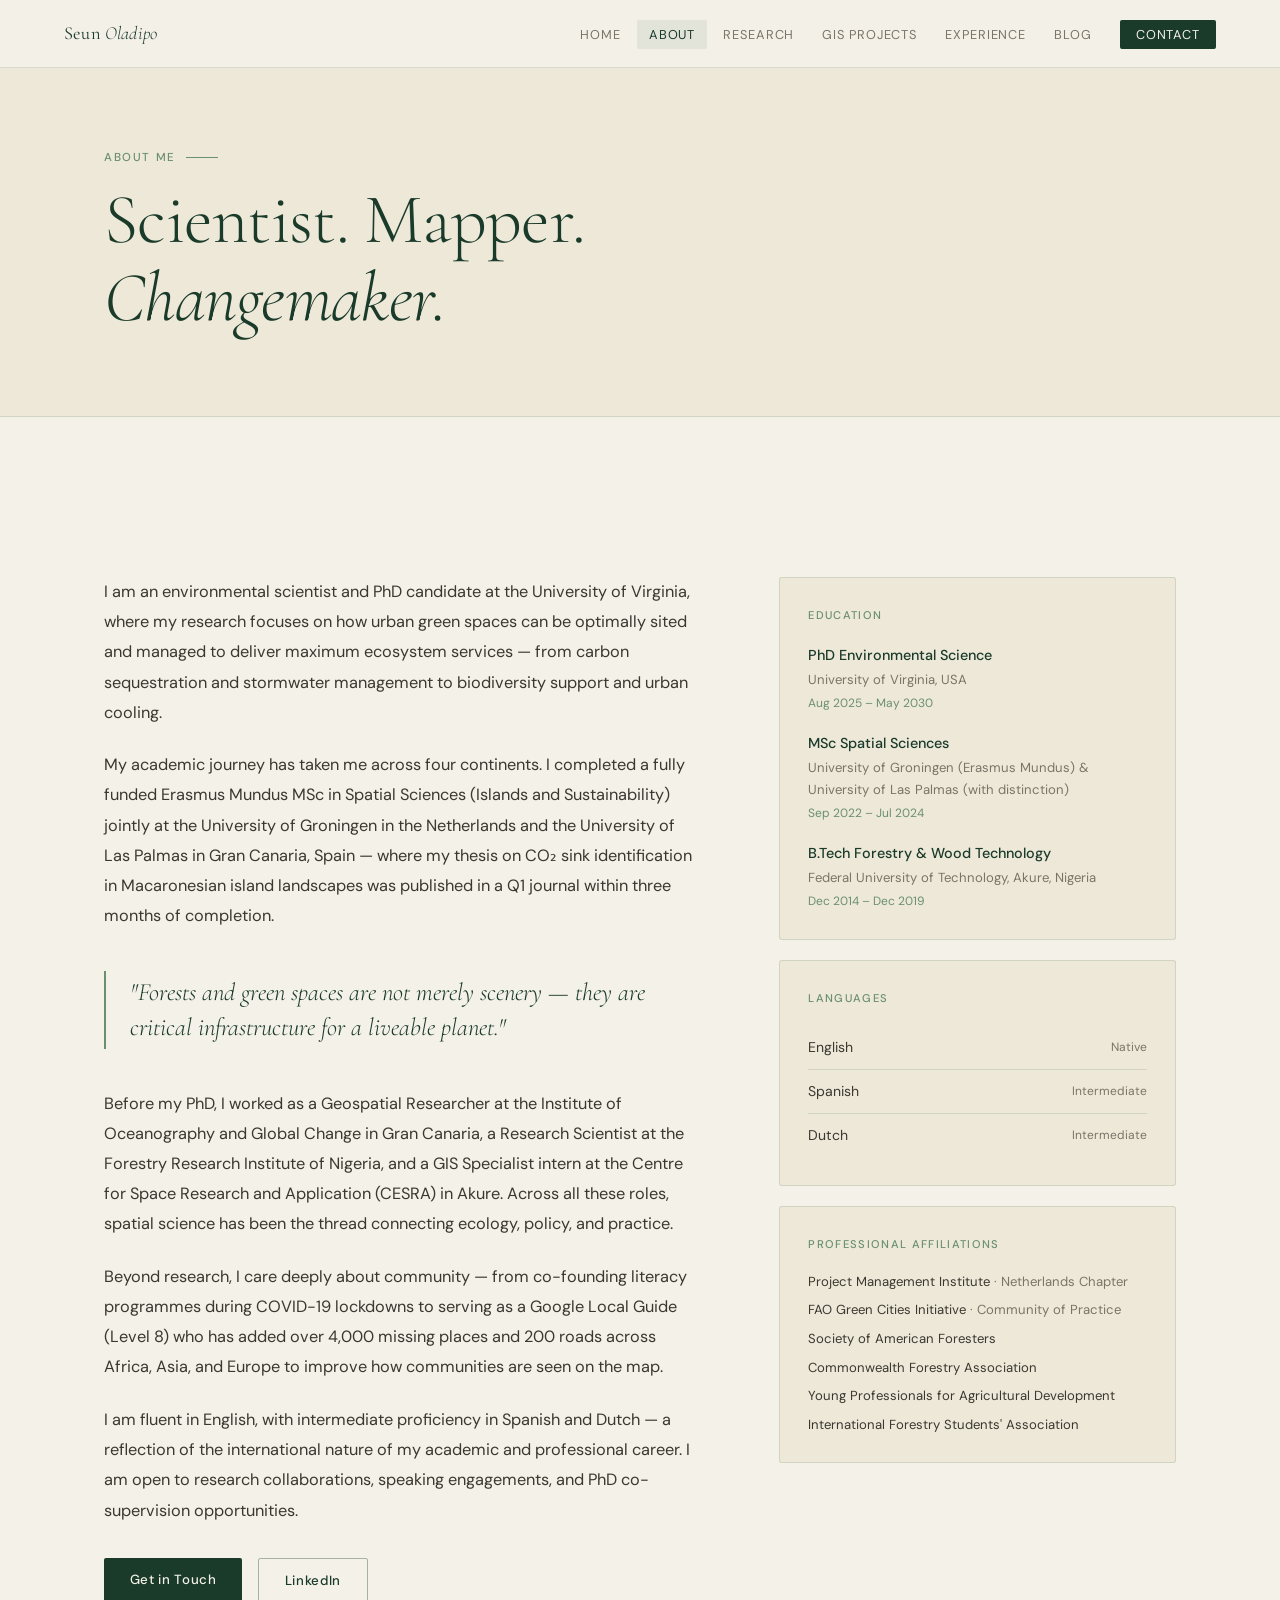
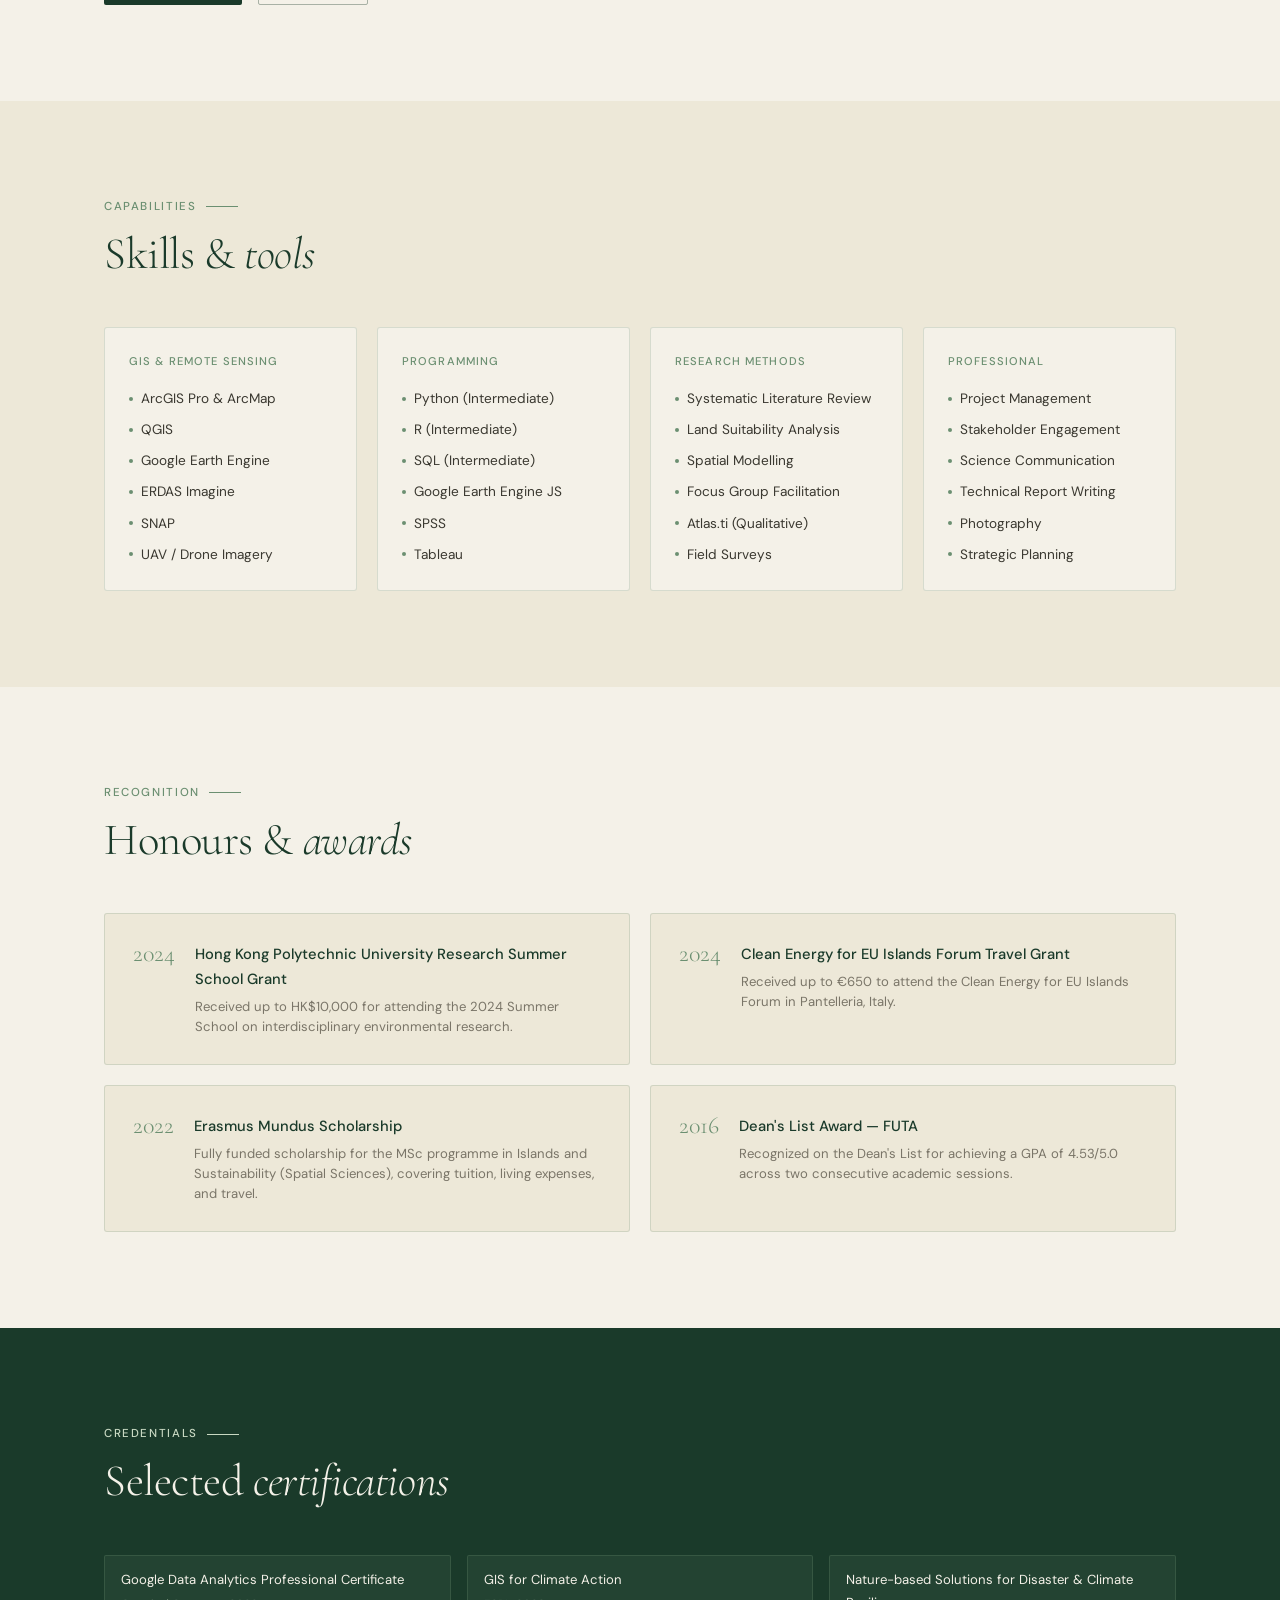
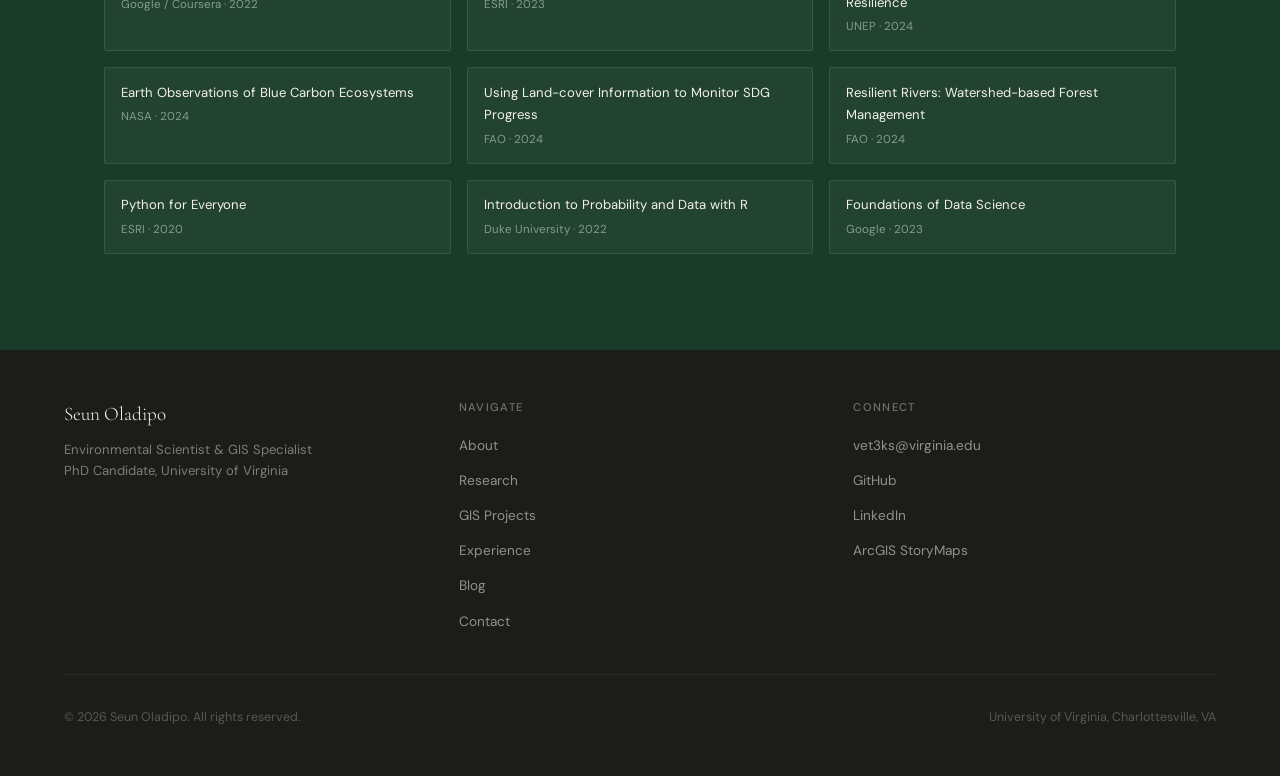
==== about.html @ e9275648 "Add files via upload" ====
<!DOCTYPE html>
<html lang="en">
<head>
  <meta charset="UTF-8"/>
  <meta name="viewport" content="width=device-width, initial-scale=1.0"/>
  <title>About — Seun Oladipo</title>
  <link rel="stylesheet" href="style.css"/>
  <style>
    .about-body { background: var(--cream); }

    .about-grid {
      display: grid;
      grid-template-columns: 3fr 2fr;
      gap: 5rem;
      align-items: start;
      margin-top: 4rem;
    }

    .about-text p {
      font-size: 1.02rem;
      line-height: 1.85;
      color: var(--text);
      margin-bottom: 1.4rem;
    }

    .pull-quote {
      font-family: var(--serif);
      font-size: 1.55rem;
      font-weight: 300;
      font-style: italic;
      color: var(--forest);
      line-height: 1.4;
      border-left: 2px solid var(--sage);
      padding: 0.25rem 0 0.25rem 1.5rem;
      margin: 2.5rem 0;
    }

    /* sidebar */
    .sidebar { display: flex; flex-direction: column; gap: 1.25rem; }

    .sidebar-card {
      background: var(--parchment);
      border: 1px solid var(--border);
      border-radius: 3px;
      padding: 1.75rem;
    }

    .sidebar-card-title {
      font-size: 0.7rem;
      font-weight: 500;
      letter-spacing: 0.12em;
      text-transform: uppercase;
      color: var(--sage);
      margin-bottom: 1.1rem;
    }

    .edu-item { margin-bottom: 1.1rem; }
    .edu-item:last-child { margin-bottom: 0; }
    .edu-degree { font-size: 0.9rem; font-weight: 500; color: var(--forest); }
    .edu-school { font-size: 0.82rem; color: var(--muted); margin-top: 0.1rem; }
    .edu-year { font-size: 0.75rem; color: var(--sage); margin-top: 0.1rem; }

    .lang-item {
      display: flex; justify-content: space-between; align-items: center;
      padding: 0.6rem 0; border-bottom: 1px solid var(--border);
      font-size: 0.88rem;
    }
    .lang-item:last-child { border-bottom: none; }
    .lang-name { color: var(--text); }
    .lang-level { font-size: 0.75rem; color: var(--muted); }

    .affil-list { list-style: none; display: flex; flex-direction: column; gap: 0.6rem; }
    .affil-list li { font-size: 0.82rem; color: var(--text); line-height: 1.45; }
    .affil-list li span { color: var(--muted); }

    /* skills section */
    .skills-section { background: var(--parchment); padding: 6rem 0; }
    .skills-grid { display: grid; grid-template-columns: repeat(4, 1fr); gap: 1.25rem; margin-top: 3rem; }

    .skill-group {
      background: var(--cream);
      border: 1px solid var(--border);
      border-radius: 3px;
      padding: 1.5rem;
    }

    .skill-group-title {
      font-size: 0.7rem; font-weight: 500; letter-spacing: 0.1em;
      text-transform: uppercase; color: var(--sage); margin-bottom: 1rem;
    }

    .skill-list { list-style: none; display: flex; flex-direction: column; gap: 0.5rem; }
    .skill-list li { font-size: 0.85rem; color: var(--text); display: flex; align-items: center; gap: 0.5rem; }
    .skill-list li::before { content: ''; width: 4px; height: 4px; border-radius: 50%; background: var(--sage); flex-shrink: 0; }

    /* awards */
    .awards-section { background: var(--cream); padding: 6rem 0; }
    .awards-grid { display: grid; grid-template-columns: repeat(2, 1fr); gap: 1.25rem; margin-top: 3rem; }

    .award-card {
      background: var(--parchment);
      border: 1px solid var(--border);
      border-radius: 3px;
      padding: 1.75rem;
      display: grid;
      grid-template-columns: auto 1fr;
      gap: 1.25rem;
      align-items: start;
    }

    .award-year {
      font-family: var(--serif);
      font-size: 1.5rem;
      font-weight: 300;
      color: var(--sage);
      line-height: 1;
    }

    .award-title { font-size: 0.92rem; font-weight: 500; color: var(--forest); margin-bottom: 0.3rem; }
    .award-desc { font-size: 0.82rem; color: var(--muted); line-height: 1.5; }

    /* certs */
    .certs-section { background: var(--forest); padding: 6rem 0; }
    .certs-section .section-eyebrow { color: var(--mist); }
    .certs-section .section-eyebrow::after { background: var(--mist); }
    .certs-section h2 { color: var(--cream); }
    .cert-grid { display: grid; grid-template-columns: repeat(3, 1fr); gap: 1rem; margin-top: 3rem; }

    .cert-pill {
      background: rgba(107,143,113,0.12);
      border: 1px solid rgba(107,143,113,0.25);
      border-radius: 2px;
      padding: 0.85rem 1rem;
    }
    .cert-name { font-size: 0.82rem; color: var(--cream); font-weight: 400; }
    .cert-org { font-size: 0.72rem; color: rgba(200,216,194,0.6); margin-top: 0.2rem; }

    @media (max-width: 900px) {
      .about-grid { grid-template-columns: 1fr; gap: 2.5rem; }
      .skills-grid { grid-template-columns: 1fr 1fr; }
      .awards-grid { grid-template-columns: 1fr; }
      .cert-grid { grid-template-columns: 1fr 1fr; }
    }
  </style>
</head>
<body class="about-body">

<!-- PAGE HEADER -->
<div class="page-hero">
  <div class="page-hero-inner">
    <div class="section-eyebrow fade">About me</div>
    <h1 class="fade delay-1">Scientist. Mapper.<br><em>Changemaker.</em></h1>
  </div>
</div>

<!-- MAIN ABOUT -->
<section>
  <div class="page-wrap">
    <div class="about-grid">
      <div class="about-text fade">
        <p>
          I am an environmental scientist and PhD candidate at the University of Virginia,
          where my research focuses on how urban green spaces can be optimally sited and
          managed to deliver maximum ecosystem services — from carbon sequestration and
          stormwater management to biodiversity support and urban cooling.
        </p>
        <p>
          My academic journey has taken me across four continents. I completed a fully
          funded Erasmus Mundus MSc in Spatial Sciences (Islands and Sustainability)
          jointly at the University of Groningen in the Netherlands and the University
          of Las Palmas in Gran Canaria, Spain — where my thesis on CO₂ sink
          identification in Macaronesian island landscapes was published in a Q1
          journal within three months of completion.
        </p>
        <blockquote class="pull-quote">
          "Forests and green spaces are not merely scenery — they are critical
          infrastructure for a liveable planet."
        </blockquote>
        <p>
          Before my PhD, I worked as a Geospatial Researcher at the Institute of
          Oceanography and Global Change in Gran Canaria, a Research Scientist at
          the Forestry Research Institute of Nigeria, and a GIS Specialist intern
          at the Centre for Space Research and Application (CESRA) in Akure.
          Across all these roles, spatial science has been the thread connecting
          ecology, policy, and practice.
        </p>
        <p>
          Beyond research, I care deeply about community — from co-founding literacy
          programmes during COVID-19 lockdowns to serving as a Google Local Guide
          (Level 8) who has added over 4,000 missing places and 200 roads across
          Africa, Asia, and Europe to improve how communities are seen on the map.
        </p>
        <p>
          I am fluent in English, with intermediate proficiency in Spanish and Dutch —
          a reflection of the international nature of my academic and professional
          career. I am open to research collaborations, speaking engagements, and
          PhD co-supervision opportunities.
        </p>
        <div style="margin-top: 2rem; display: flex; gap: 1rem; flex-wrap: wrap;">
          <a href="contact.html" class="btn btn-dark">Get in Touch</a>
          <a href="https://www.linkedin.com/in/seun-oladipo" target="_blank" class="btn btn-outline">LinkedIn</a>
        </div>
      </div>

      <div class="sidebar fade delay-1">
        <div class="sidebar-card">
          <div class="sidebar-card-title">Education</div>
          <div class="edu-item">
            <div class="edu-degree">PhD Environmental Science</div>
            <div class="edu-school">University of Virginia, USA</div>
            <div class="edu-year">Aug 2025 – May 2030</div>
          </div>
          <div class="edu-item">
            <div class="edu-degree">MSc Spatial Sciences</div>
            <div class="edu-school">University of Groningen (Erasmus Mundus) &amp; University of Las Palmas (with distinction)</div>
            <div class="edu-year">Sep 2022 – Jul 2024</div>
          </div>
          <div class="edu-item">
            <div class="edu-degree">B.Tech Forestry &amp; Wood Technology</div>
            <div class="edu-school">Federal University of Technology, Akure, Nigeria</div>
            <div class="edu-year">Dec 2014 – Dec 2019</div>
          </div>
        </div>

        <div class="sidebar-card">
          <div class="sidebar-card-title">Languages</div>
          <div class="lang-item">
            <span class="lang-name">English</span>
            <span class="lang-level">Native</span>
          </div>
          <div class="lang-item">
            <span class="lang-name">Spanish</span>
            <span class="lang-level">Intermediate</span>
          </div>
          <div class="lang-item">
            <span class="lang-name">Dutch</span>
            <span class="lang-level">Intermediate</span>
          </div>
        </div>

        <div class="sidebar-card">
          <div class="sidebar-card-title">Professional Affiliations</div>
          <ul class="affil-list">
            <li>Project Management Institute <span>· Netherlands Chapter</span></li>
            <li>FAO Green Cities Initiative <span>· Community of Practice</span></li>
            <li>Society of American Foresters</li>
            <li>Commonwealth Forestry Association</li>
            <li>Young Professionals for Agricultural Development</li>
            <li>International Forestry Students' Association</li>
          </ul>
        </div>
      </div>
    </div>
  </div>
</section>

<!-- SKILLS -->
<section class="skills-section">
  <div class="page-wrap">
    <div class="section-eyebrow fade">Capabilities</div>
    <h2 class="fade">Skills &amp; <em>tools</em></h2>
    <div class="skills-grid">
      <div class="skill-group fade">
        <div class="skill-group-title">GIS &amp; Remote Sensing</div>
        <ul class="skill-list">
          <li>ArcGIS Pro &amp; ArcMap</li>
          <li>QGIS</li>
          <li>Google Earth Engine</li>
          <li>ERDAS Imagine</li>
          <li>SNAP</li>
          <li>UAV / Drone Imagery</li>
        </ul>
      </div>
      <div class="skill-group fade delay-1">
        <div class="skill-group-title">Programming</div>
        <ul class="skill-list">
          <li>Python (Intermediate)</li>
          <li>R (Intermediate)</li>
          <li>SQL (Intermediate)</li>
          <li>Google Earth Engine JS</li>
          <li>SPSS</li>
          <li>Tableau</li>
        </ul>
      </div>
      <div class="skill-group fade delay-2">
        <div class="skill-group-title">Research Methods</div>
        <ul class="skill-list">
          <li>Systematic Literature Review</li>
          <li>Land Suitability Analysis</li>
          <li>Spatial Modelling</li>
          <li>Focus Group Facilitation</li>
          <li>Atlas.ti (Qualitative)</li>
          <li>Field Surveys</li>
        </ul>
      </div>
      <div class="skill-group fade delay-3">
        <div class="skill-group-title">Professional</div>
        <ul class="skill-list">
          <li>Project Management</li>
          <li>Stakeholder Engagement</li>
          <li>Science Communication</li>
          <li>Technical Report Writing</li>
          <li>Photography</li>
          <li>Strategic Planning</li>
        </ul>
      </div>
    </div>
  </div>
</section>

<!-- AWARDS -->
<section class="awards-section">
  <div class="page-wrap">
    <div class="section-eyebrow fade">Recognition</div>
    <h2 class="fade">Honours &amp; <em>awards</em></h2>
    <div class="awards-grid">
      <div class="award-card fade">
        <div class="award-year">2024</div>
        <div>
          <div class="award-title">Hong Kong Polytechnic University Research Summer School Grant</div>
          <div class="award-desc">Received up to HK$10,000 for attending the 2024 Summer School on interdisciplinary environmental research.</div>
        </div>
      </div>
      <div class="award-card fade delay-1">
        <div class="award-year">2024</div>
        <div>
          <div class="award-title">Clean Energy for EU Islands Forum Travel Grant</div>
          <div class="award-desc">Received up to €650 to attend the Clean Energy for EU Islands Forum in Pantelleria, Italy.</div>
        </div>
      </div>
      <div class="award-card fade delay-2">
        <div class="award-year">2022</div>
        <div>
          <div class="award-title">Erasmus Mundus Scholarship</div>
          <div class="award-desc">Fully funded scholarship for the MSc programme in Islands and Sustainability (Spatial Sciences), covering tuition, living expenses, and travel.</div>
        </div>
      </div>
      <div class="award-card fade delay-3">
        <div class="award-year">2016</div>
        <div>
          <div class="award-title">Dean's List Award — FUTA</div>
          <div class="award-desc">Recognized on the Dean's List for achieving a GPA of 4.53/5.0 across two consecutive academic sessions.</div>
        </div>
      </div>
    </div>
  </div>
</section>

<!-- CERTIFICATIONS -->
<section class="certs-section">
  <div class="page-wrap">
    <div class="section-eyebrow fade">Credentials</div>
    <h2 class="fade">Selected <em>certifications</em></h2>
    <div class="cert-grid">
      <div class="cert-pill fade"><div class="cert-name">Google Data Analytics Professional Certificate</div><div class="cert-org">Google / Coursera · 2022</div></div>
      <div class="cert-pill fade delay-1"><div class="cert-name">GIS for Climate Action</div><div class="cert-org">ESRI · 2023</div></div>
      <div class="cert-pill fade delay-2"><div class="cert-name">Nature-based Solutions for Disaster &amp; Climate Resilience</div><div class="cert-org">UNEP · 2024</div></div>
      <div class="cert-pill fade"><div class="cert-name">Earth Observations of Blue Carbon Ecosystems</div><div class="cert-org">NASA · 2024</div></div>
      <div class="cert-pill fade delay-1"><div class="cert-name">Using Land-cover Information to Monitor SDG Progress</div><div class="cert-org">FAO · 2024</div></div>
      <div class="cert-pill fade delay-2"><div class="cert-name">Resilient Rivers: Watershed-based Forest Management</div><div class="cert-org">FAO · 2024</div></div>
      <div class="cert-pill fade"><div class="cert-name">Python for Everyone</div><div class="cert-org">ESRI · 2020</div></div>
      <div class="cert-pill fade delay-1"><div class="cert-name">Introduction to Probability and Data with R</div><div class="cert-org">Duke University · 2022</div></div>
      <div class="cert-pill fade delay-2"><div class="cert-name">Foundations of Data Science</div><div class="cert-org">Google · 2023</div></div>
    </div>
  </div>
</section>

<script src="shared.js"></script>
</body>
</html>
---- style.css ----
/* ─────────────────────────────────────────────────────────
   SEUN OLADIPO — PORTFOLIO WEBSITE
   Shared Stylesheet
───────────────────────────────────────────────────────── */

@import url('https://fonts.googleapis.com/css2?family=Cormorant+Garamond:ital,wght@0,300;0,400;0,600;1,300;1,400;1,600&family=DM+Sans:opsz,wght@9..40,300;9..40,400;9..40,500&display=swap');

*, *::before, *::after { box-sizing: border-box; margin: 0; padding: 0; }

:root {
  --forest:     #1a3a2a;
  --moss:       #2e5c3e;
  --sage:       #6b8f71;
  --sage-light: rgba(107,143,113,0.12);
  --mist:       #c8d8c2;
  --cream:      #f4f1e8;
  --parchment:  #ede8d8;
  --warm-white: #faf8f3;
  --earth:      #7a6848;
  --ink:        #1c1c1a;
  --text:       #3a3830;
  --muted:      #7a7568;
  --border:     rgba(107,143,113,0.22);

  --serif: 'Cormorant Garamond', Georgia, serif;
  --sans:  'DM Sans', system-ui, sans-serif;
  --nav-h: 68px;
  --page:  1200px;
}

html { scroll-behavior: smooth; }

body {
  font-family: var(--sans);
  font-size: 16px;
  line-height: 1.7;
  color: var(--text);
  background: var(--cream);
  overflow-x: hidden;
}

/* ─── NAVIGATION ──────────────────────────────────────── */
nav {
  position: fixed;
  top: 0; left: 0; right: 0;
  height: var(--nav-h);
  background: rgba(244,241,232,0.94);
  backdrop-filter: blur(16px);
  -webkit-backdrop-filter: blur(16px);
  border-bottom: 1px solid var(--border);
  display: flex;
  align-items: center;
  justify-content: space-between;
  padding: 0 clamp(1.25rem, 5vw, 4rem);
  z-index: 200;
}

.nav-brand {
  font-family: var(--serif);
  font-size: 1.15rem;
  font-weight: 400;
  color: var(--forest);
  text-decoration: none;
  letter-spacing: 0.01em;
  flex-shrink: 0;
}

.nav-brand span {
  font-style: italic;
  font-weight: 300;
}

.nav-links {
  display: flex;
  align-items: center;
  gap: 0.25rem;
  list-style: none;
}

.nav-links a {
  font-size: 0.8rem;
  font-weight: 400;
  letter-spacing: 0.07em;
  text-transform: uppercase;
  color: var(--muted);
  text-decoration: none;
  padding: 0.4rem 0.75rem;
  border-radius: 2px;
  transition: color 0.2s, background 0.2s;
}

.nav-links a:hover,
.nav-links a.active {
  color: var(--forest);
  background: var(--sage-light);
}

.nav-cta {
  margin-left: 0.75rem;
  padding: 0.4rem 1rem !important;
  background: var(--forest) !important;
  color: var(--cream) !important;
  border-radius: 2px !important;
}

.nav-cta:hover { background: var(--moss) !important; }

.nav-toggle {
  display: none;
  flex-direction: column;
  gap: 5px;
  cursor: pointer;
  padding: 4px;
  background: none;
  border: none;
}

.nav-toggle span {
  width: 22px;
  height: 1.5px;
  background: var(--forest);
  display: block;
  transition: transform 0.3s, opacity 0.3s;
}

/* ─── PAGE WRAPPER ────────────────────────────────────── */
.page-wrap {
  max-width: var(--page);
  margin: 0 auto;
  padding: 0 clamp(1.25rem, 5vw, 4rem);
}

/* ─── SECTION ─────────────────────────────────────────── */
section {
  padding: 6rem 0;
}

.section-eyebrow {
  display: flex;
  align-items: center;
  gap: 0.6rem;
  font-size: 0.72rem;
  font-weight: 500;
  letter-spacing: 0.14em;
  text-transform: uppercase;
  color: var(--sage);
  margin-bottom: 0.85rem;
}

.section-eyebrow::after {
  content: '';
  height: 1px;
  width: 32px;
  background: var(--sage);
}

h1, h2, h3 {
  font-family: var(--serif);
  font-weight: 300;
  line-height: 1.1;
  color: var(--forest);
}

h1 { font-size: clamp(2.8rem, 5.5vw, 5rem); letter-spacing: -0.01em; }
h2 { font-size: clamp(2rem, 3.5vw, 3.2rem); letter-spacing: -0.01em; }
h3 { font-size: 1.35rem; font-weight: 400; }

em { font-style: italic; }

/* ─── BUTTONS ─────────────────────────────────────────── */
.btn {
  display: inline-block;
  padding: 0.7rem 1.6rem;
  font-size: 0.83rem;
  font-weight: 500;
  letter-spacing: 0.05em;
  text-decoration: none;
  border-radius: 2px;
  transition: background 0.2s, border-color 0.2s, transform 0.15s;
  cursor: pointer;
  border: none;
}

.btn-dark {
  background: var(--forest);
  color: var(--cream);
}
.btn-dark:hover { background: var(--moss); transform: translateY(-1px); }

.btn-outline {
  background: transparent;
  color: var(--forest);
  border: 1px solid rgba(26,58,42,0.35);
}
.btn-outline:hover {
  border-color: var(--forest);
  background: rgba(26,58,42,0.05);
  transform: translateY(-1px);
}

/* ─── TAGS ────────────────────────────────────────────── */
.tag {
  display: inline-block;
  padding: 0.28rem 0.7rem;
  font-size: 0.75rem;
  font-weight: 400;
  background: var(--sage-light);
  color: var(--moss);
  border-radius: 2px;
}

.tags { display: flex; flex-wrap: wrap; gap: 0.4rem; }

/* ─── CARDS ───────────────────────────────────────────── */
.card {
  background: var(--parchment);
  border: 1px solid var(--border);
  border-radius: 3px;
  padding: 2rem;
  transition: transform 0.25s, box-shadow 0.25s;
}

.card:hover {
  transform: translateY(-4px);
  box-shadow: 0 16px 48px rgba(26,58,42,0.08);
}

/* ─── PAGE HEADER (inner pages) ──────────────────────── */
.page-hero {
  padding-top: calc(var(--nav-h) + 5rem);
  padding-bottom: 5rem;
  background: var(--parchment);
  border-bottom: 1px solid var(--border);
}

.page-hero-inner {
  max-width: var(--page);
  margin: 0 auto;
  padding: 0 clamp(1.25rem, 5vw, 4rem);
}

/* ─── DIVIDER ─────────────────────────────────────────── */
.divider {
  height: 1px;
  background: var(--border);
  margin: 2rem 0;
}

/* ─── FADE IN ─────────────────────────────────────────── */
.fade {
  opacity: 0;
  transform: translateY(18px);
  transition: opacity 0.65s ease, transform 0.65s ease;
}
.fade.in { opacity: 1; transform: none; }
.fade.delay-1 { transition-delay: 0.1s; }
.fade.delay-2 { transition-delay: 0.2s; }
.fade.delay-3 { transition-delay: 0.3s; }

/* ─── FOOTER ──────────────────────────────────────────── */
footer {
  background: var(--ink);
  padding: 3rem clamp(1.25rem, 5vw, 4rem);
}

.footer-inner {
  max-width: var(--page);
  margin: 0 auto;
  display: grid;
  grid-template-columns: 1fr 1fr 1fr;
  gap: 2rem;
  align-items: start;
  padding-bottom: 2.5rem;
  border-bottom: 1px solid rgba(255,255,255,0.06);
  margin-bottom: 2rem;
}

.footer-brand-name {
  font-family: var(--serif);
  font-size: 1.2rem;
  font-weight: 300;
  color: var(--cream);
  margin-bottom: 0.5rem;
}

.footer-tagline {
  font-size: 0.82rem;
  color: rgba(244,241,232,0.45);
  line-height: 1.6;
}

.footer-col-title {
  font-size: 0.7rem;
  font-weight: 500;
  letter-spacing: 0.12em;
  text-transform: uppercase;
  color: rgba(244,241,232,0.4);
  margin-bottom: 0.85rem;
}

.footer-links {
  list-style: none;
  display: flex;
  flex-direction: column;
  gap: 0.5rem;
}

.footer-links a {
  font-size: 0.85rem;
  color: rgba(244,241,232,0.55);
  text-decoration: none;
  transition: color 0.2s;
}
.footer-links a:hover { color: var(--cream); }

.footer-bottom {
  max-width: var(--page);
  margin: 0 auto;
  display: flex;
  justify-content: space-between;
  align-items: center;
  gap: 1rem;
  flex-wrap: wrap;
}

.footer-copy {
  font-size: 0.78rem;
  color: rgba(244,241,232,0.28);
}

/* ─── RESPONSIVE ──────────────────────────────────────── */
@media (max-width: 800px) {
  .nav-links { display: none; flex-direction: column; position: absolute; top: var(--nav-h); left: 0; right: 0; background: var(--cream); border-bottom: 1px solid var(--border); padding: 1.5rem; gap: 0.25rem; }
  .nav-links.open { display: flex; }
  .nav-toggle { display: flex; }
  .footer-inner { grid-template-columns: 1fr; }
}
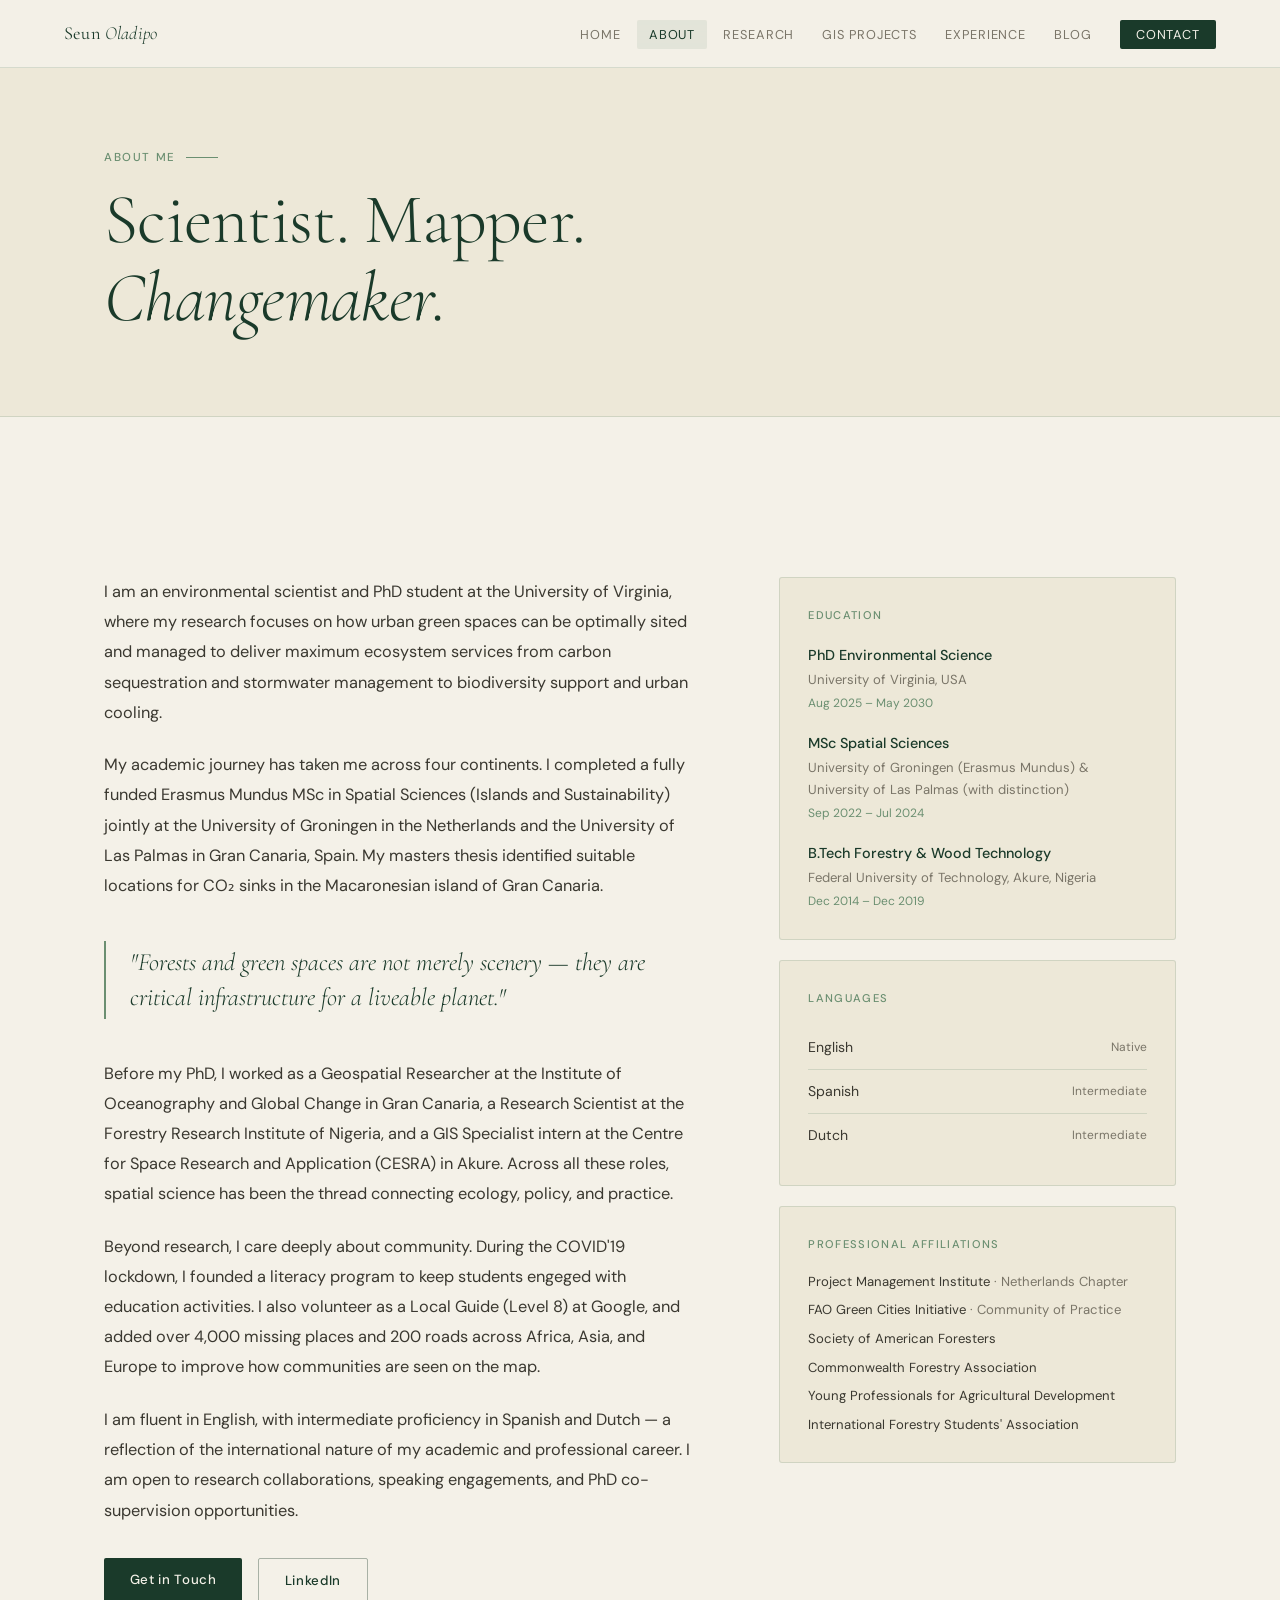
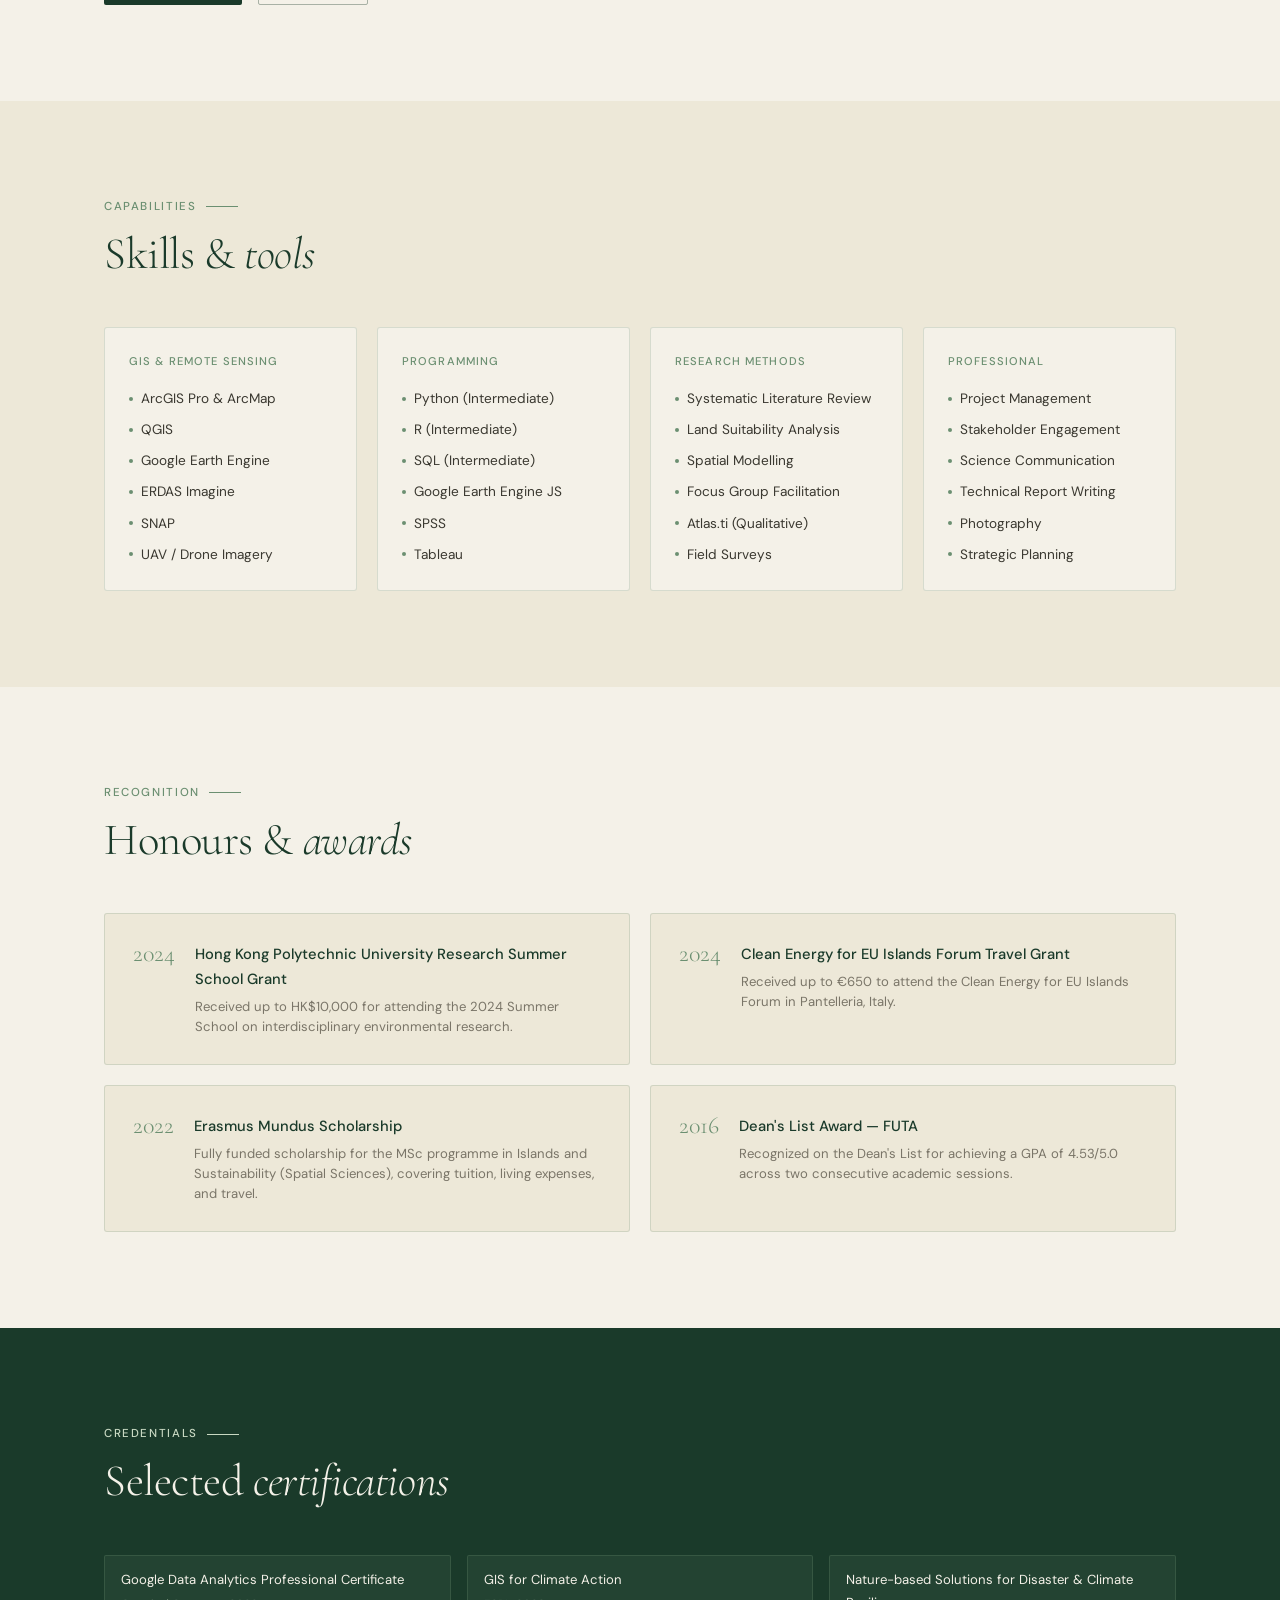
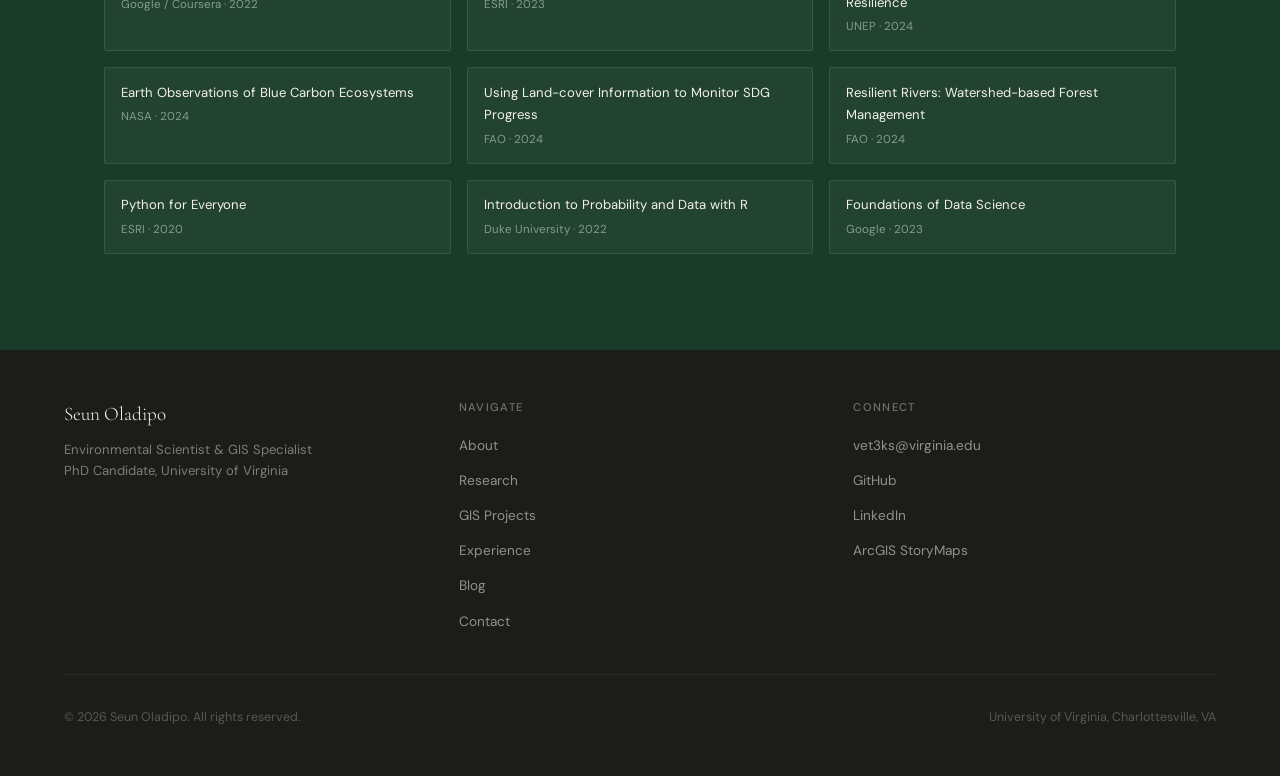
==== commit 228b755c: "Update text in about.html for clarity and accuracy" ====
--- a/about.html
+++ b/about.html
@@ -159,18 +159,17 @@
     <div class="about-grid">
       <div class="about-text fade">
         <p>
-          I am an environmental scientist and PhD candidate at the University of Virginia,
+          I am an environmental scientist and PhD student at the University of Virginia,
           where my research focuses on how urban green spaces can be optimally sited and
-          managed to deliver maximum ecosystem services — from carbon sequestration and
+          managed to deliver maximum ecosystem services from carbon sequestration and
           stormwater management to biodiversity support and urban cooling.
         </p>
         <p>
           My academic journey has taken me across four continents. I completed a fully
           funded Erasmus Mundus MSc in Spatial Sciences (Islands and Sustainability)
           jointly at the University of Groningen in the Netherlands and the University
-          of Las Palmas in Gran Canaria, Spain — where my thesis on CO₂ sink
-          identification in Macaronesian island landscapes was published in a Q1
-          journal within three months of completion.
+          of Las Palmas in Gran Canaria, Spain. My masters thesis identified suitable 
+          locations for CO₂ sinks in the Macaronesian island of Gran Canaria.
         </p>
         <blockquote class="pull-quote">
           "Forests and green spaces are not merely scenery — they are critical
@@ -185,10 +184,11 @@
           ecology, policy, and practice.
         </p>
         <p>
-          Beyond research, I care deeply about community — from co-founding literacy
-          programmes during COVID-19 lockdowns to serving as a Google Local Guide
-          (Level 8) who has added over 4,000 missing places and 200 roads across
-          Africa, Asia, and Europe to improve how communities are seen on the map.
+          Beyond research, I care deeply about community. During the COVID'19 lockdown, 
+          I founded a literacy program to keep students engeged with education activities. 
+          I also volunteer as a Local Guide (Level 8) at Google, and added over 4,000 
+          missing places and 200 roads across Africa, Asia, and Europe 
+          to improve how communities are seen on the map.
         </p>
         <p>
           I am fluent in English, with intermediate proficiency in Spanish and Dutch —
